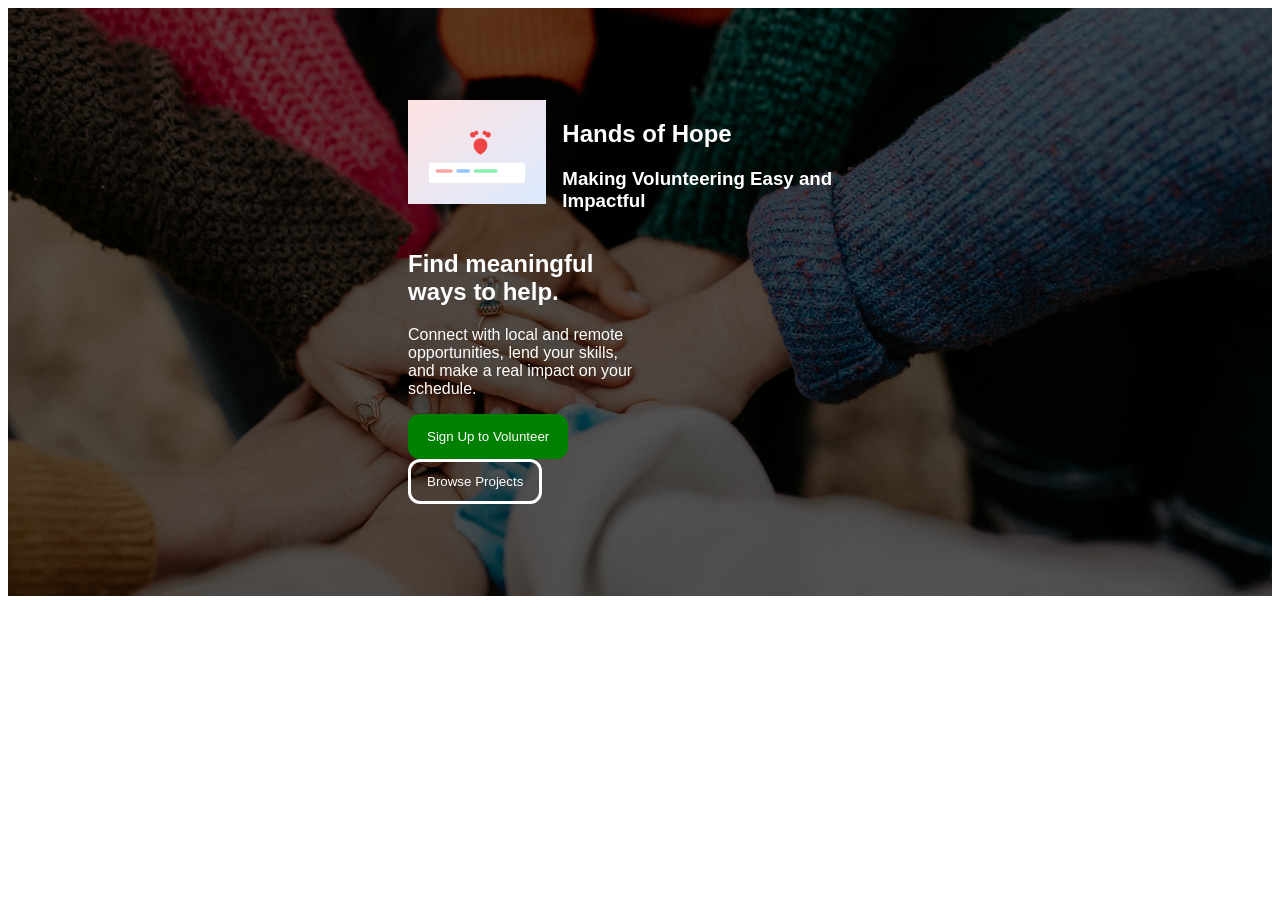
==== demo/index.html @ 857c530c "add initial repo" ====
<!DOCTYPE html>
<html lang="en">
    <head>
        <meta charset="UTF-8">
        <meta name="viewport" content="width=device-width, initial-scale=1.0">
        <title>Volunteers Unite</title>
        <link rel="stylesheet" href="style.css" />
    </head>
    <body>
        <!-- Hero Section -->
         <section class="hero">
            <div class="logo">
                <div class="image-class">
                    <img src="../images/animal-shelter.svg" />
                </div>
                <div class="hands-of-hope">
                    <h1>Hands of Hope</h1>
                    <h3>Making Volunteering Easy and Impactful</h3>
                </div>
            </div>
            <div class="hero-text">
                <div class="heading">
                    <h1>Find meaningful ways to help.</h1>
                </div>
                <div class="subheading">
                    <p>Connect with local and remote opportunities, lend your skills, and make a real impact on your schedule.</p>
                </div>
                <div class="cta-buttons">
                    <button class="btn-success">Sign Up to Volunteer</button>
                    <button class="btn">Browse Projects</button>
                </div>
            </div>
         </section>
    </body>
</html>
---- demo/style.css ----
body {
    font-family:'Lucida Sans', 'Lucida Sans Regular', 'Lucida Grande', 'Lucida Sans Unicode', Geneva, Verdana, sans-serif;
}

.hero {
    background-image:  linear-gradient(rgba(0,0,0,0.6), rgba(0,0,0,0.6)), url("images/hero-section.jpg");
    background-size: cover;
    background-position: center;
    background-repeat: no-repeat;
    color: white;
    padding: 92px 400px
}

.hero-text {
    width: 50%;
}

.btn-success {
    background-color: green;
    padding: 12px 16px;
    color: white;
    border-radius: 12px;
    border: solid green;
}

.btn-success:hover {
    background-color: darkolivegreen;
}

.btn {
    background-color: transparent;
    color: white;
    border-radius: 12px;
    padding: 12px 16px;
    border: white solid;
}

.logo {
    display: flex;
    gap: 16px;
}

.image-class {
    width: 10rem;
}
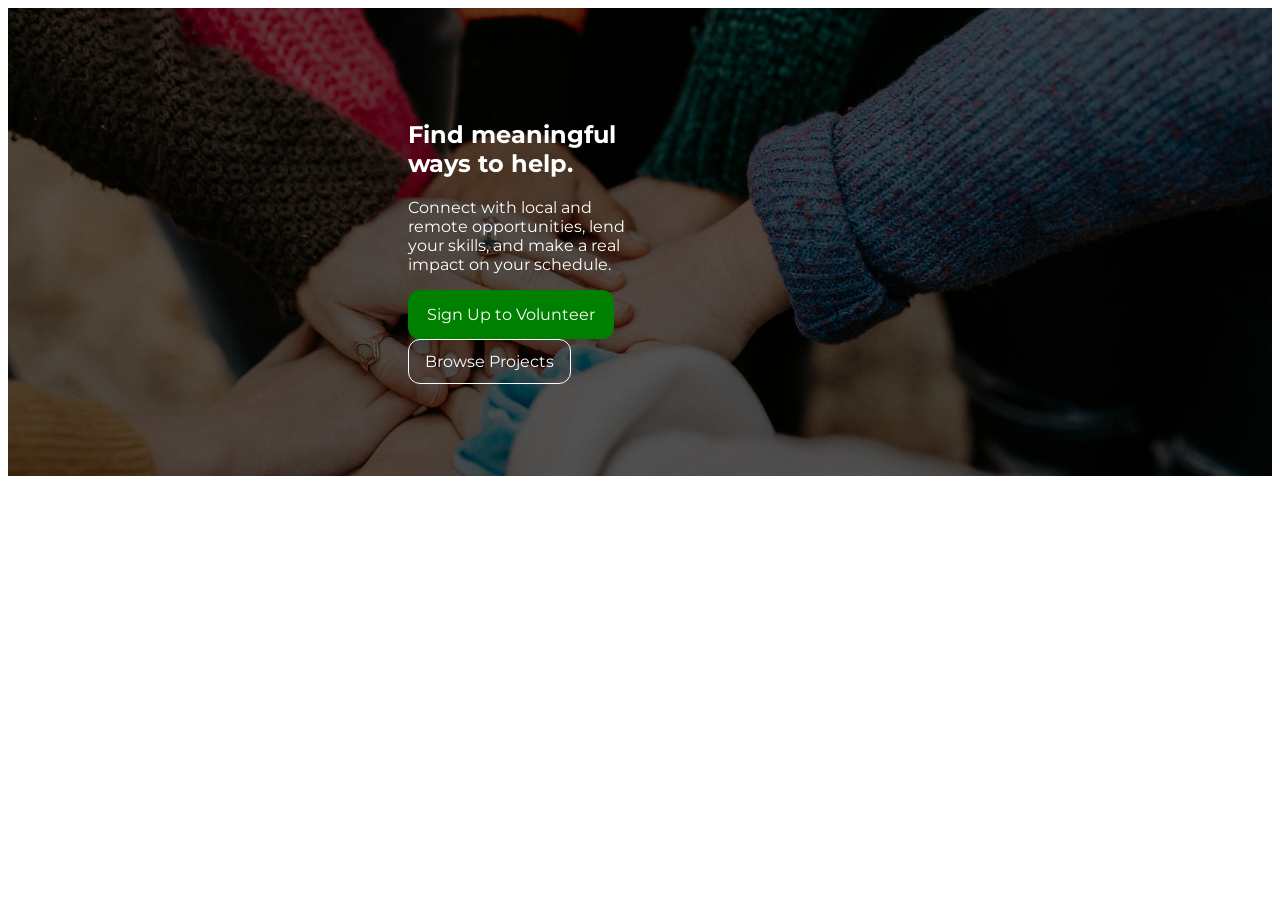
==== commit b8c3d113: "adding button templates" ====
--- a/demo/index.html
+++ b/demo/index.html
@@ -1,35 +1,34 @@
 <!DOCTYPE html>
 <html lang="en">
-    <head>
-        <meta charset="UTF-8">
-        <meta name="viewport" content="width=device-width, initial-scale=1.0">
-        <title>Volunteers Unite</title>
-        <link rel="stylesheet" href="style.css" />
-    </head>
-    <body>
-        <!-- Hero Section -->
-         <section class="hero">
-            <div class="logo">
-                <div class="image-class">
-                    <img src="../images/animal-shelter.svg" />
-                </div>
-                <div class="hands-of-hope">
-                    <h1>Hands of Hope</h1>
-                    <h3>Making Volunteering Easy and Impactful</h3>
-                </div>
+
+<head>
+    <meta charset="UTF-8">
+    <meta name="viewport" content="width=device-width, initial-scale=1.0">
+    <title>Volunteers Unite</title>
+    <link href="https://fonts.googleapis.com/css2?family=Montserrat:ital,wght@0,100..900;1,100..900&display=swap" rel="stylesheet">
+    <link rel="stylesheet" href="style.css" />
+</head>
+
+<body>
+    <!-- Hero Section -->
+    <section class="hero">
+        <div class="hero-text">
+            <div class="heading">
+                <h1>Find meaningful ways to help.</h1>
             </div>
-            <div class="hero-text">
-                <div class="heading">
-                    <h1>Find meaningful ways to help.</h1>
-                </div>
-                <div class="subheading">
-                    <p>Connect with local and remote opportunities, lend your skills, and make a real impact on your schedule.</p>
-                </div>
-                <div class="cta-buttons">
-                    <button class="btn-success">Sign Up to Volunteer</button>
-                    <button class="btn">Browse Projects</button>
-                </div>
+            <div class="subheading">
+                <p>Connect with local and remote opportunities, lend your skills, and make a real impact on your
+                    schedule.</p>
             </div>
-         </section>
-    </body>
-</html>+            <div class="cta-buttons">
+                <button class="btn btn-success" type="button">Sign Up to Volunteer</button>
+                <button class="btn btn-outline" type="button">Browse Projects</button>
+            </div>
+        </div>
+    </section>
+
+    <!-- Features Section -->
+     
+</body>
+
+</html>
--- a/demo/style.css
+++ b/demo/style.css
@@ -1,9 +1,19 @@
+:root {
+  --font-sans: "Montserrat", system-ui, -apple-system, "Segoe UI", Roboto, Helvetica, Arial, sans-serif;
+}
+
 body {
-    font-family:'Lucida Sans', 'Lucida Sans Regular', 'Lucida Grande', 'Lucida Sans Unicode', Geneva, Verdana, sans-serif;
+  font-family: var(--font-sans);
+  font-weight: 400;
+}
+
+h1, h2, h3, h4, h5, h6 {
+  font-family: var(--font-sans);
+  font-weight: 700;
 }
 
 .hero {
-    background-image:  linear-gradient(rgba(0,0,0,0.6), rgba(0,0,0,0.6)), url("images/hero-section.jpg");
+    background-image: linear-gradient(rgba(0, 0, 0, 0.6), rgba(0, 0, 0, 0.6)), url("images/hero-section.jpg");
     background-size: cover;
     background-position: center;
     background-repeat: no-repeat;
@@ -28,11 +38,45 @@
 }
 
 .btn {
+    display: inline-flex;
+    align-items: center;
+    justify-content: center;
+    gap: 0.5rem;
+    border-radius: 12px;
+    padding: 12px 16px;
+    cursor: pointer;
+    font: inherit;
+    line-height: 1.2;
+    text-align: center;
+    user-select: none;
+    -webkit-user-select: none;
+    -webkit-tap-highlight-color: transparent;
+    transition: transform 120ms ease, background-color 120ms ease, border-color 120ms ease, color 120ms ease, opacity 120ms ease;
+}
+
+/* Outline variant pulled out from base */
+.btn-outline {
     background-color: transparent;
     color: white;
-    border-radius: 12px;
-    padding: 12px 16px;
-    border: white solid;
+    border: 1px solid white;
+}
+
+.btn-outline:hover {
+    background-color: rgba(255, 255, 255, 0.08);
+}
+
+.btn:active {
+    transform: translateY(1px);
+}
+
+.btn-outline:focus-visible {
+    outline: 3px solid rgba(255, 255, 255, 0.5);
+    outline-offset: 2px;
+}
+
+.btn:disabled {
+    opacity: 0.6;
+    cursor: not-allowed;
 }
 
 .logo {
@@ -42,4 +86,4 @@
 
 .image-class {
     width: 10rem;
-}+}
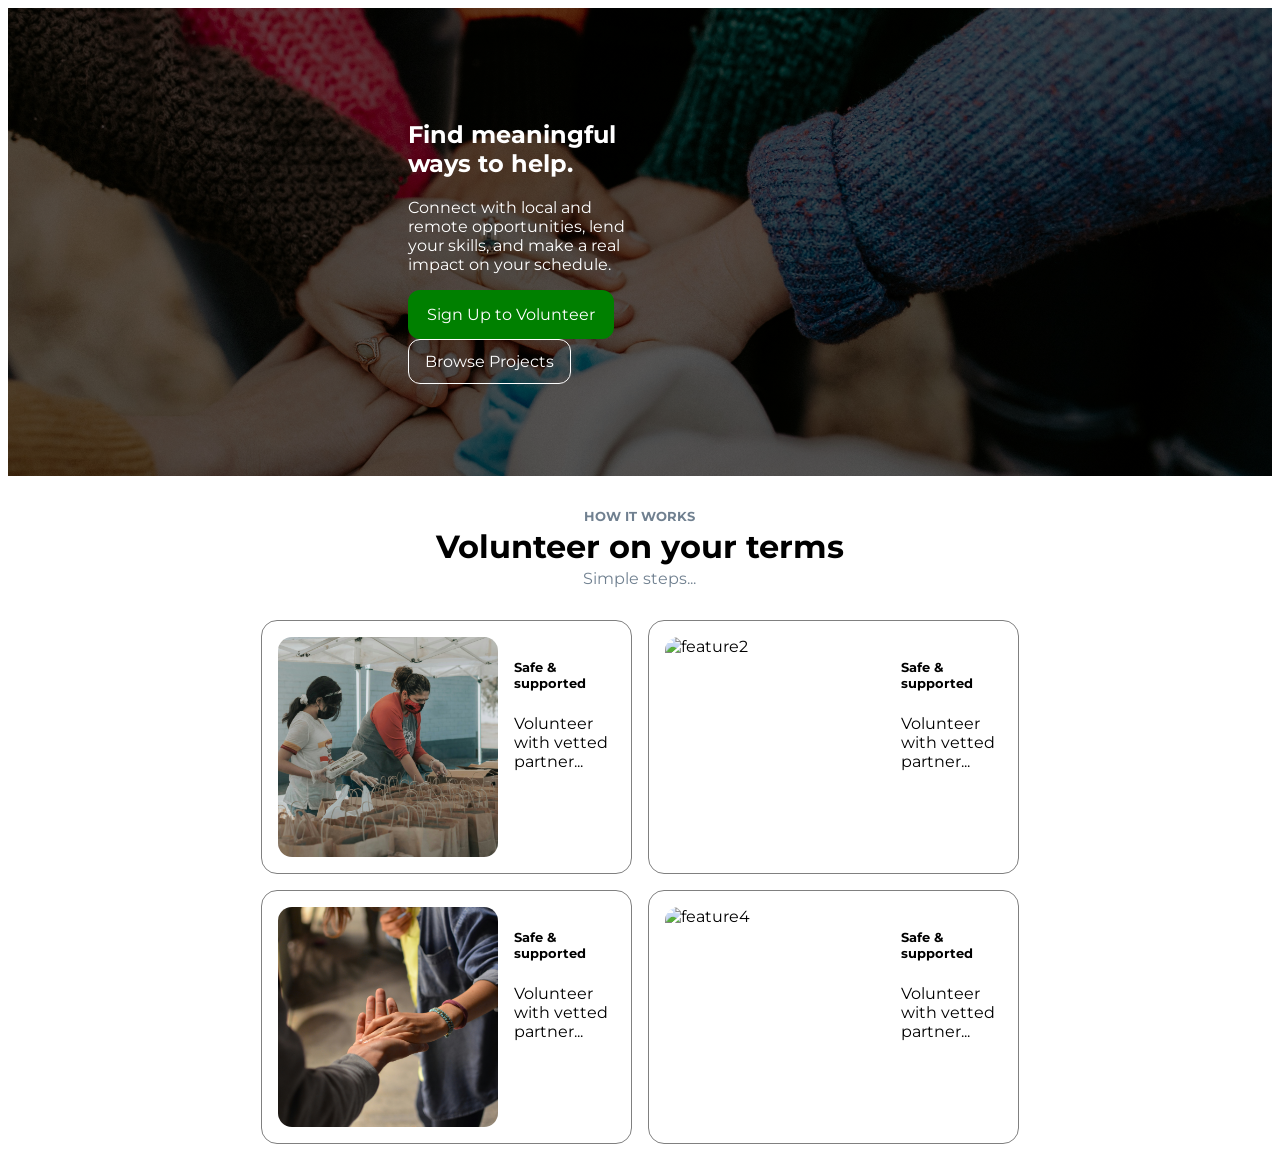
==== commit 02355d15: "add feature section" ====
--- a/demo/index.html
+++ b/demo/index.html
@@ -5,7 +5,8 @@
     <meta charset="UTF-8">
     <meta name="viewport" content="width=device-width, initial-scale=1.0">
     <title>Volunteers Unite</title>
-    <link href="https://fonts.googleapis.com/css2?family=Montserrat:ital,wght@0,100..900;1,100..900&display=swap" rel="stylesheet">
+    <link href="https://fonts.googleapis.com/css2?family=Montserrat:ital,wght@0,100..900;1,100..900&display=swap"
+        rel="stylesheet">
     <link rel="stylesheet" href="style.css" />
 </head>
 
@@ -16,7 +17,7 @@
             <div class="heading">
                 <h1>Find meaningful ways to help.</h1>
             </div>
-            <div class="subheading">
+            <div class="">
                 <p>Connect with local and remote opportunities, lend your skills, and make a real impact on your
                     schedule.</p>
             </div>
@@ -28,7 +29,52 @@
     </section>
 
     <!-- Features Section -->
-     
+    <section class="feature">
+        <div class="feature-header">
+            <h6 class="pre-title">HOW IT WORKS</h6>
+            <h2>Volunteer on your terms</h2>
+            <p class="subtitle">Simple steps...</p>
+        </div>
+        <div class="card-features">
+            <div class="article">
+                <div class="article-image">
+                    <img src="images/featureSection1.jpg" alt="feature1" />
+                </div>
+                <div class="article-text">
+                    <h5>Safe & supported</h5>
+                    <p>Volunteer with vetted partner...</p>
+                </div>
+            </div>
+            <div class="article">
+                <div class="article-image">
+                    <img src="images/featureSection2.jpg" alt="feature2" />
+                </div>
+                <div class="article-text">
+                    <h5>Safe & supported</h5>
+                    <p>Volunteer with vetted partner...</p>
+                </div>
+            </div>
+            <div class="article">
+                <div class="article-image">
+                    <img src="images/featureSection3.jpg" alt="feature3" />
+                </div>
+                <div class="article-text">
+                    <h5>Safe & supported</h5>
+                    <p>Volunteer with vetted partner...</p>
+                </div>
+            </div>
+            <div class="article">
+                <div class="article-image">
+                    <img src="images/featureSection4.jpg" alt="feature4" />
+                </div>
+                <div class="article-text">
+                    <h5>Safe & supported</h5>
+                    <p>Volunteer with vetted partner...</p>
+                </div>
+            </div>
+        </div>
+    </section>
+
 </body>
 
-</html>
+</html>
--- a/demo/style.css
+++ b/demo/style.css
@@ -87,3 +87,73 @@
 .image-class {
     width: 10rem;
 }
+
+/* feature section */
+.feature {
+    width: 60%;
+    margin: auto;
+    text-align: center;
+}
+
+.article {
+    display: flex;
+    border: solid 1px gray;
+    border-radius: 16px;
+    padding: 16px;
+    text-align: left;
+    align-items: flex-start;
+}
+
+.card-features {
+    display: grid;
+    grid-template-columns: repeat(2, 1fr);
+    gap: 16px;
+}
+
+.article-image {
+    width: 220px;
+    aspect-ratio: 1 / 1;
+    border-radius: 14px;
+    overflow: hidden;
+    margin-right: 16px;
+    display: block;
+    flex: 0 0 220px;
+    align-self: flex-start;
+}
+
+.article-image img {
+    width: 100%;
+    height: 100%;
+    object-fit: cover;
+    display: block;
+}
+
+.pre-title {
+    color: slategray;
+}
+
+.subtitle {
+    color: slategray;
+}
+
+.feature-header {
+    display: flex;
+    flex-direction: column;
+    gap: 3px;
+    padding: 32px;
+}
+
+.feature-header h2 {
+    font-size: 32px;
+    margin: 0;
+}
+
+.feature-header .subtitle {
+    margin: 0;
+    font-size: 16px;
+}
+
+.feature-header .pre-title {
+    margin: 0;
+    font-size: 13px;
+}
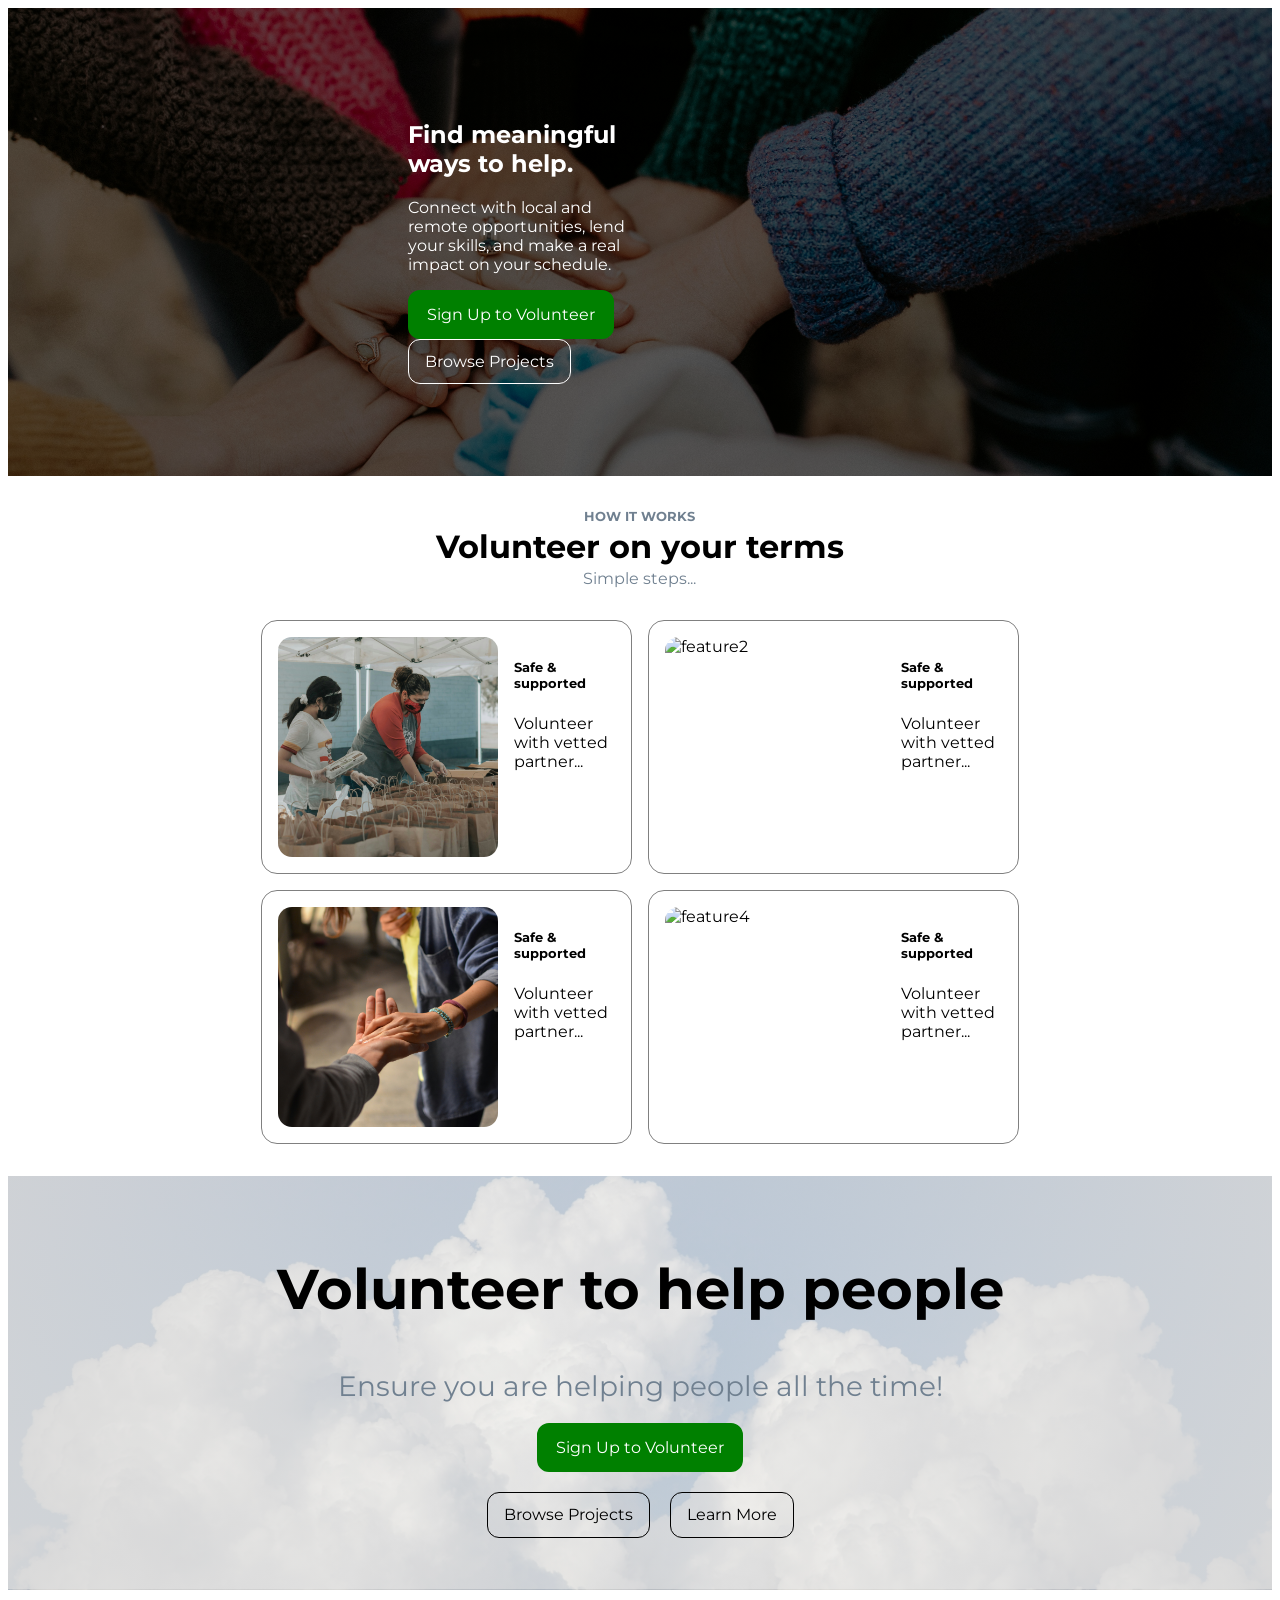
==== commit dd54a9cf: "add cta section" ====
--- a/demo/index.html
+++ b/demo/index.html
@@ -75,6 +75,23 @@
         </div>
     </section>
 
+    <!-- CTA Section -->
+    <section class="cta">
+        <div class="cta-content">
+            <h1>Volunteer to help people</h1>
+            <div class="subtitle">
+                Ensure you are helping people all the time!
+            </div>
+            <div class="cta-button">
+                <button class="btn btn-success" type="button">Sign Up to Volunteer</button>
+            </div>
+            <div class="cta-stuff">
+                <button class="btn btn-outline" type="button">Browse Projects</button>
+                <button class="btn btn-outline" type="button">Learn More</button>
+            </div>
+        </div>
+    </section>
+
 </body>
 
 </html>
--- a/demo/style.css
+++ b/demo/style.css
@@ -157,3 +157,38 @@
     margin: 0;
     font-size: 13px;
 }
+
+/* CTA Section */
+.cta {
+  background-image: 
+    radial-gradient(circle, rgba(255, 255, 255, 0.6), rgba(221, 221, 221, 0.9)),
+    url("images/clouds.jpg");    
+    background-size: cover;
+    background-position: center;
+    margin: 32px 0px;
+}
+.cta-content {
+    text-align: center;
+    padding: 32px 0px;
+}
+
+.cta-content h1 {
+    font-size: 56px;
+}
+
+.cta-content .subtitle {
+    font-size: 28px;
+    padding-bottom: 20px;
+}
+
+.cta-stuff {
+    display: flex;
+    gap: 20px;
+    justify-content: center;
+    padding: 20px;
+}
+
+.cta-stuff .btn-outline {
+    border: solid 1px black;
+    color: black;
+}
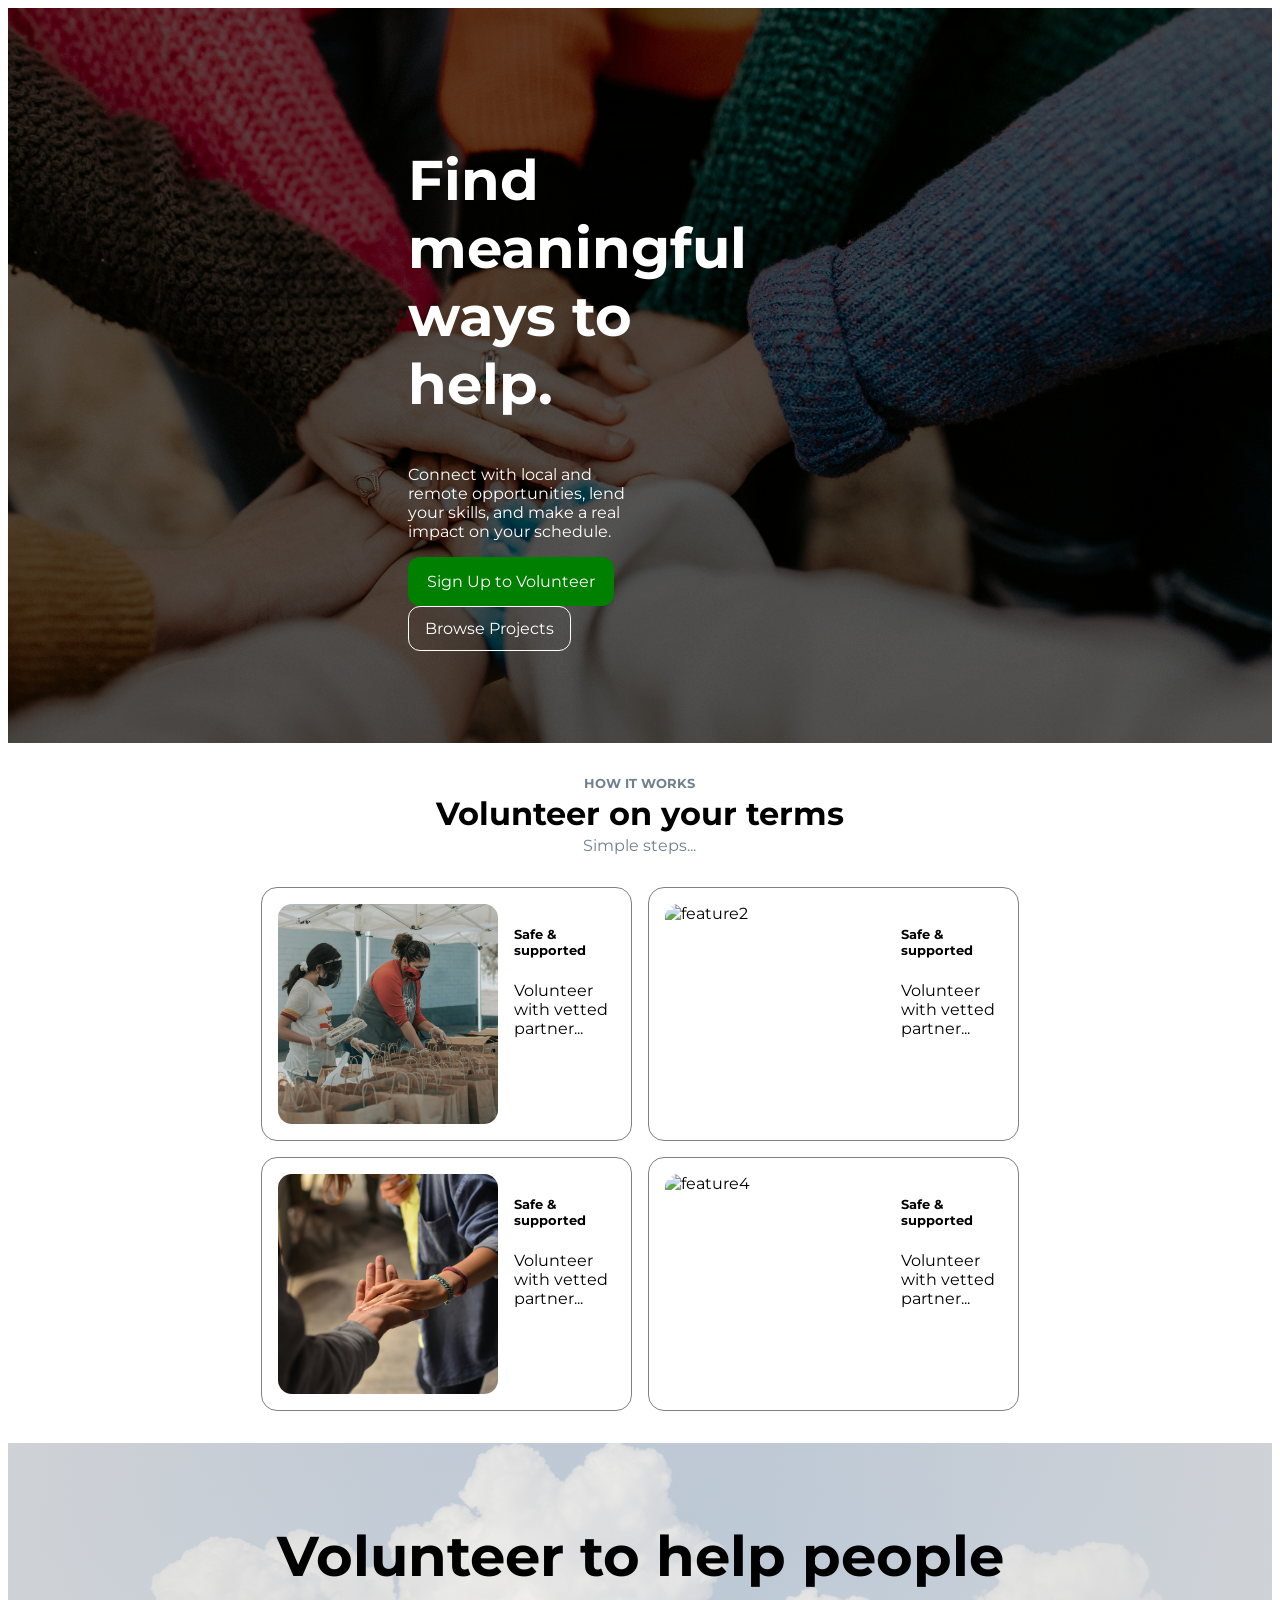
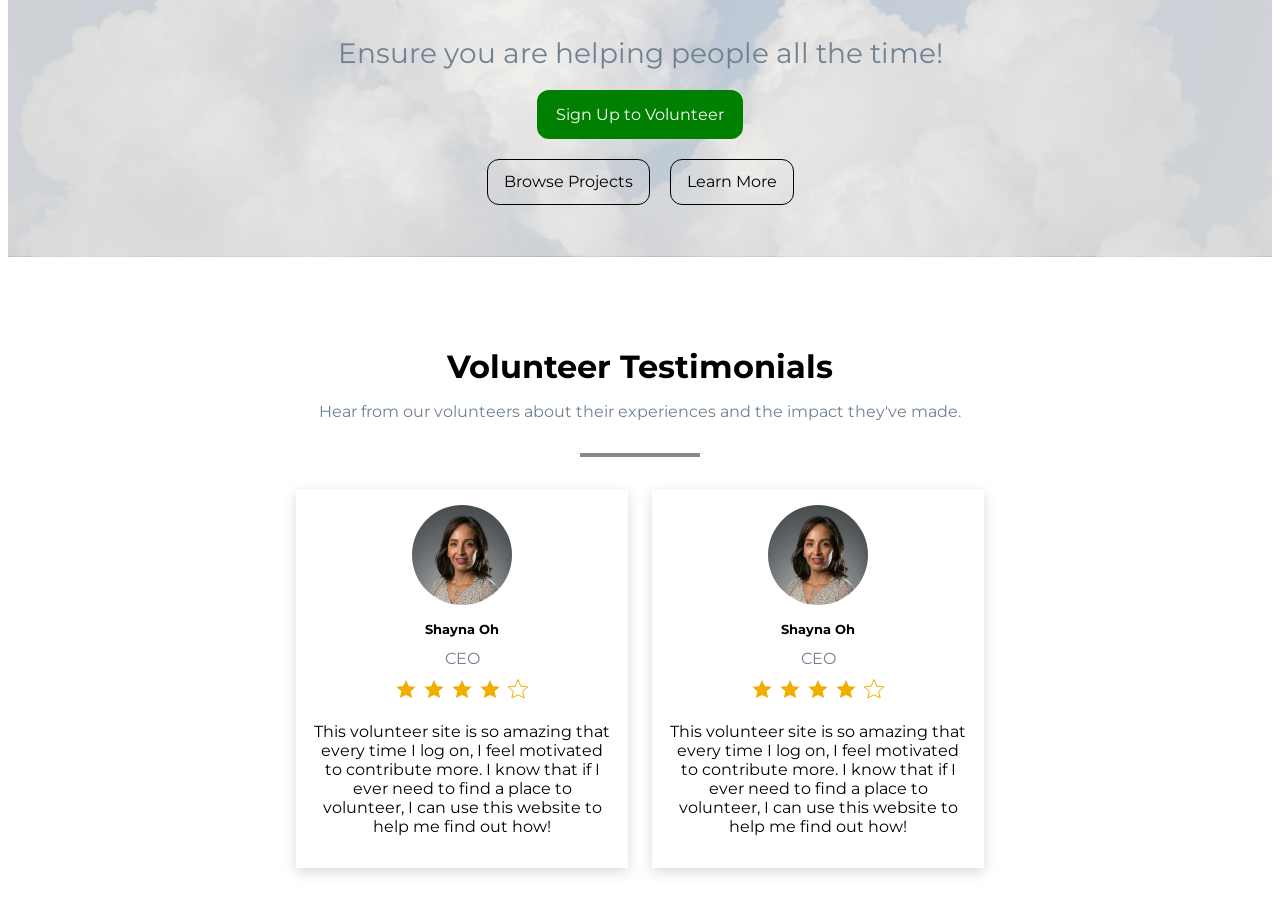
==== commit fd7035b3: "add testimonials" ====
--- a/demo/index.html
+++ b/demo/index.html
@@ -92,6 +92,93 @@
         </div>
     </section>
 
+    <!-- Testimonials Section -->
+     <section class="testimonials">
+        <h2 class="testimonial-header">Volunteer Testimonials</h2>
+        <div class="subtitle">
+            <p>Hear from our volunteers about their experiences and the impact they've made.</p>
+        </div>
+        <div class="testimonial-line"></div>
+        <div class="testimonial-card-gallery">
+            <div class="testimonial-card">
+                <image class="testimonial-image" src="images/sisterohportrait.png" alt="Sister Oh's picture"/>
+                <h5>Shayna Oh</h5>
+                <div class="subtitle">CEO</div>
+                <div class="rating">
+                    <div class="star">
+                        <svg width="24" height="24" viewBox="0 0 24 24" fill="currentColor">
+                            <path d="M12 2l2.9 6.26 6.9.6-5.2 4.5 1.6 6.64L12 16.9l-6.2 3.1 1.6-6.64-5.2-4.5 6.9-.6L12 2z"/>
+                        </svg>
+                    </div>
+                    <div class="star">
+                        <svg width="24" height="24" viewBox="0 0 24 24" fill="currentColor">
+                            <path d="M12 2l2.9 6.26 6.9.6-5.2 4.5 1.6 6.64L12 16.9l-6.2 3.1 1.6-6.64-5.2-4.5 6.9-.6L12 2z"/>
+                        </svg>
+                    </div>
+                    <div class="star">
+                        <svg width="24" height="24" viewBox="0 0 24 24" fill="currentColor">
+                            <path d="M12 2l2.9 6.26 6.9.6-5.2 4.5 1.6 6.64L12 16.9l-6.2 3.1 1.6-6.64-5.2-4.5 6.9-.6L12 2z"/>
+                        </svg>
+                    </div>
+                    <div class="star">
+                        <svg width="24" height="24" viewBox="0 0 24 24" fill="currentColor">
+                            <path d="M12 2l2.9 6.26 6.9.6-5.2 4.5 1.6 6.64L12 16.9l-6.2 3.1 1.6-6.64-5.2-4.5 6.9-.6L12 2z"/>
+                        </svg>
+                    </div>
+                    <div class="star">
+                        <svg width="24" height="24" viewBox="0 0 24 24" fill="none" stroke="currentColor" stroke-width="1" stroke-linecap="round" stroke-linejoin="round">
+                            <path d="M12 2l2.9 6.26 6.9.6-5.2 4.5 1.6 6.64L12 16.9l-6.2 3.1 1.6-6.64-5.2-4.5 6.9-.6L12 2z"/>
+                        </svg>
+                    </div>
+                </div>
+                <div class="review">
+                    <p>
+                        This volunteer site is so amazing that every time I log on, I feel motivated to contribute more.
+                        I know that if I ever need to find a place to volunteer, I can use this website to help me find out how!
+                    </p>
+                </div>
+            </div>
+                        <div class="testimonial-card">
+                <image class="testimonial-image" src="images/sisterohportrait.png" alt="Sister Oh's picture"/>
+                <h5>Shayna Oh</h5>
+                <div class="subtitle">CEO</div>
+                <div class="rating">
+                    <div class="star">
+                        <svg width="24" height="24" viewBox="0 0 24 24" fill="currentColor">
+                            <path d="M12 2l2.9 6.26 6.9.6-5.2 4.5 1.6 6.64L12 16.9l-6.2 3.1 1.6-6.64-5.2-4.5 6.9-.6L12 2z"/>
+                        </svg>
+                    </div>
+                    <div class="star">
+                        <svg width="24" height="24" viewBox="0 0 24 24" fill="currentColor">
+                            <path d="M12 2l2.9 6.26 6.9.6-5.2 4.5 1.6 6.64L12 16.9l-6.2 3.1 1.6-6.64-5.2-4.5 6.9-.6L12 2z"/>
+                        </svg>
+                    </div>
+                    <div class="star">
+                        <svg width="24" height="24" viewBox="0 0 24 24" fill="currentColor">
+                            <path d="M12 2l2.9 6.26 6.9.6-5.2 4.5 1.6 6.64L12 16.9l-6.2 3.1 1.6-6.64-5.2-4.5 6.9-.6L12 2z"/>
+                        </svg>
+                    </div>
+                    <div class="star">
+                        <svg width="24" height="24" viewBox="0 0 24 24" fill="currentColor">
+                            <path d="M12 2l2.9 6.26 6.9.6-5.2 4.5 1.6 6.64L12 16.9l-6.2 3.1 1.6-6.64-5.2-4.5 6.9-.6L12 2z"/>
+                        </svg>
+                    </div>
+                    <div class="star">
+                        <svg width="24" height="24" viewBox="0 0 24 24" fill="none" stroke="currentColor" stroke-width="1" stroke-linecap="round" stroke-linejoin="round">
+                            <path d="M12 2l2.9 6.26 6.9.6-5.2 4.5 1.6 6.64L12 16.9l-6.2 3.1 1.6-6.64-5.2-4.5 6.9-.6L12 2z"/>
+                        </svg>
+                    </div>
+                </div>
+                <div class="review">
+                    <p>
+                        This volunteer site is so amazing that every time I log on, I feel motivated to contribute more.
+                        I know that if I ever need to find a place to volunteer, I can use this website to help me find out how!
+                    </p>
+                </div>
+            </div>
+        </div>
+     </section>
+
 </body>
 
 </html>
--- a/demo/style.css
+++ b/demo/style.css
@@ -10,6 +10,10 @@
 h1, h2, h3, h4, h5, h6 {
   font-family: var(--font-sans);
   font-weight: 700;
+}
+
+h1 {
+    font-size: 56px;
 }
 
 .hero {
@@ -191,4 +195,57 @@
 .cta-stuff .btn-outline {
     border: solid 1px black;
     color: black;
+}
+
+/* testimonial section */
+.testimonials {
+    text-align: center;
+    padding: 32px;
+}
+
+.testimonial-header {
+    font-size: 32px;
+    margin-bottom: 16px;
+}
+
+.testimonial-line {
+    width: 120px;
+    height: 4px;
+    background-color: rgb(136, 136, 136);
+    margin: 32px auto;
+}
+
+.testimonial-card-gallery {
+    display: flex;
+    gap: 24px;
+    justify-content: center;
+}
+
+.testimonial-card {
+    box-shadow: 0 4px 12px rgba(0, 0, 0, 0.15);
+    padding: 16px;
+    /* height: 500px; */
+    width: 300px;
+}
+
+.testimonial-card h5 {
+    margin: 12px;
+}
+
+.testimonial-image {
+    width: 100px;
+    height: 100px;
+    border-radius: 50%;
+    overflow: hidden;
+}
+
+.rating {
+    padding-top: 10px;
+    display: flex;
+    gap: 4px;
+    justify-content: center;
+}
+
+.star {
+    color: rgb(242, 173, 0);
 }
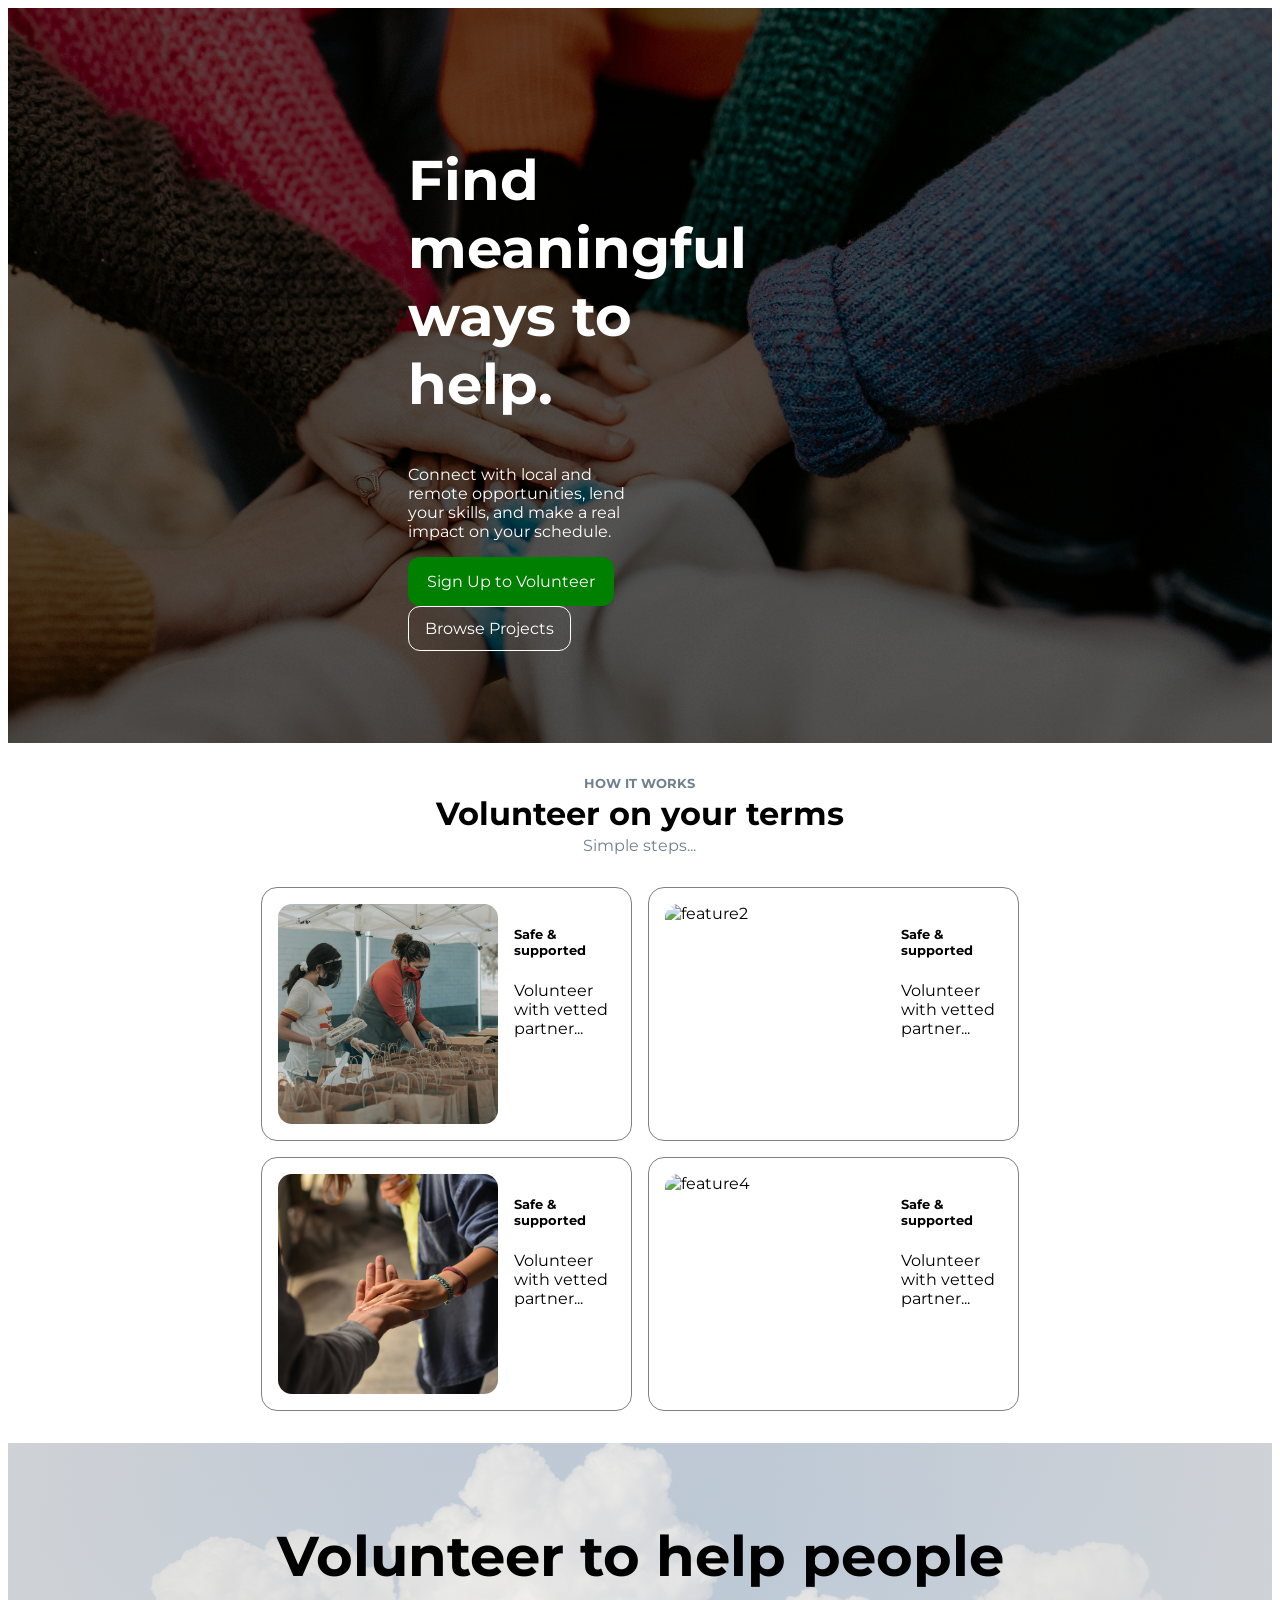
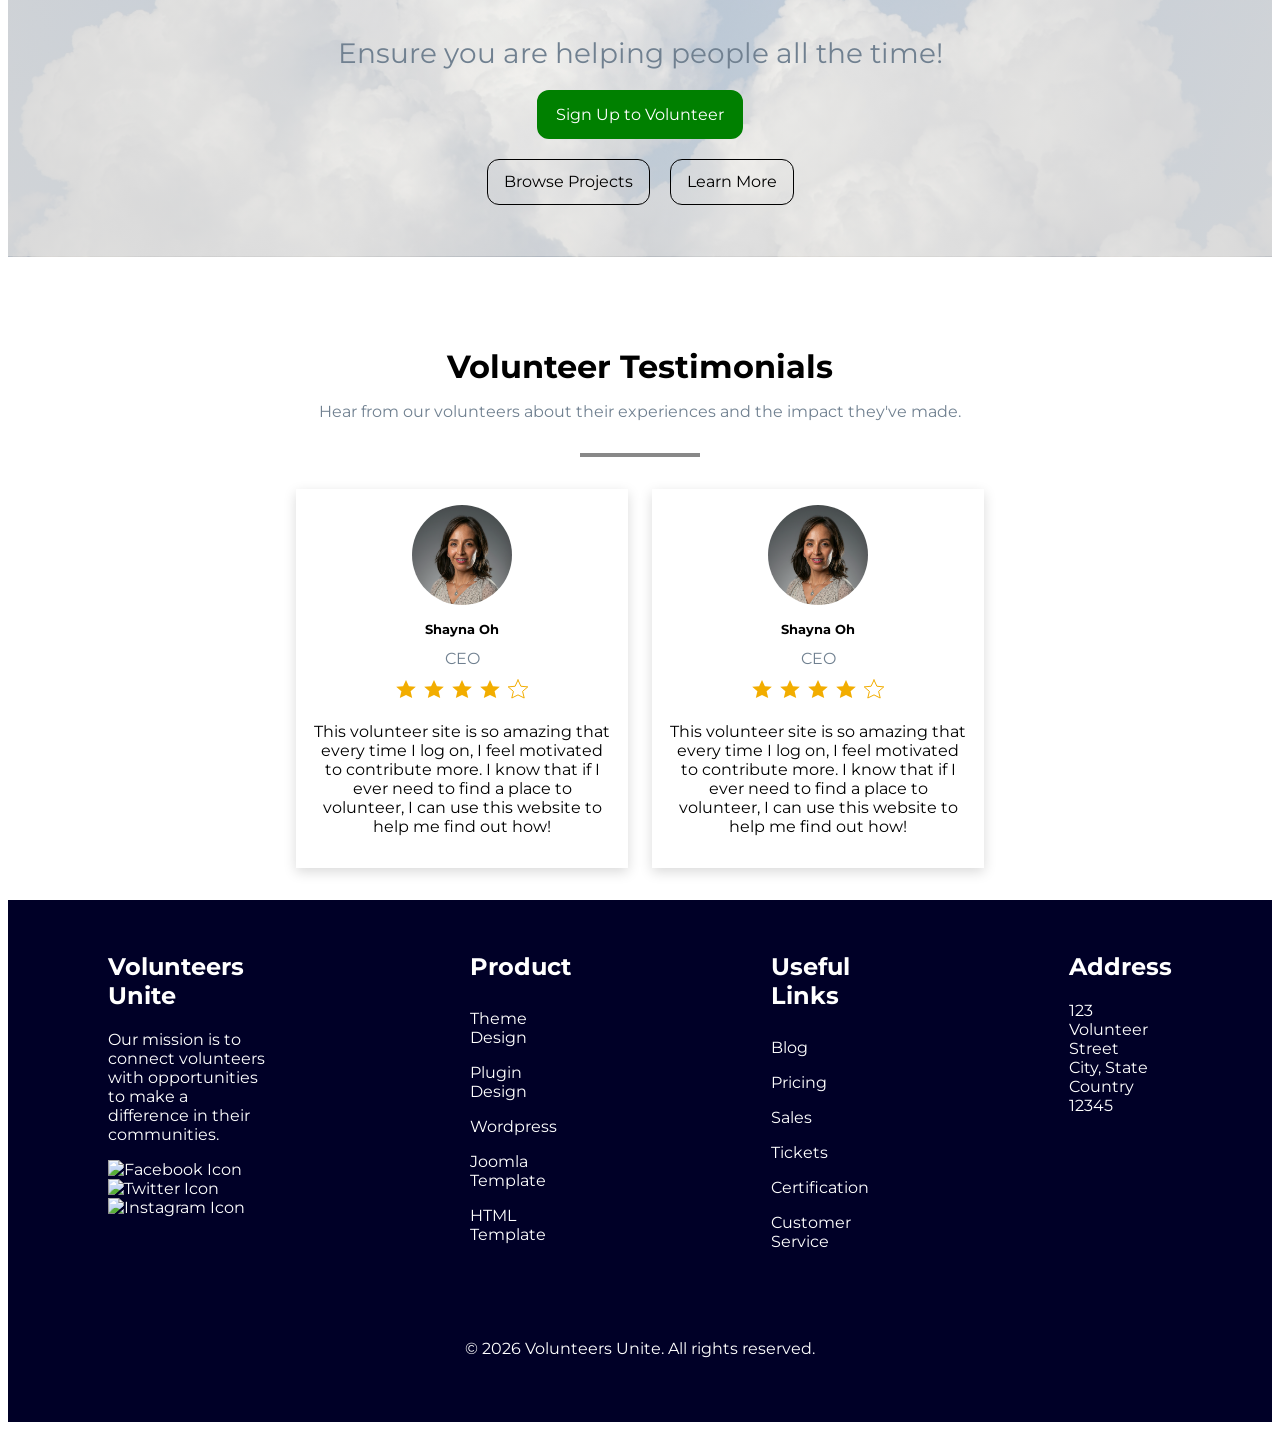
==== commit b634ee62: "add footer" ====
--- a/demo/index.html
+++ b/demo/index.html
@@ -138,7 +138,7 @@
                     </p>
                 </div>
             </div>
-                        <div class="testimonial-card">
+                <div class="testimonial-card">
                 <image class="testimonial-image" src="images/sisterohportrait.png" alt="Sister Oh's picture"/>
                 <h5>Shayna Oh</h5>
                 <div class="subtitle">CEO</div>
@@ -179,6 +179,55 @@
         </div>
      </section>
 
+     <!-- Footer -->
+     <section class="footer">
+        <div class="footer-content">
+            <div class="footer-logo">
+                <h2>Volunteers Unite</h2>
+                <p class="mission-statement">
+                    Our mission is to connect volunteers with opportunities to make a difference in their communities.
+                </p>
+                <div class="social-media-icons">
+                    <a href="#"><img src="images/facebook-icon.png" alt="Facebook Icon" /></a>
+                    <a href="#"><img src="images/twitter-icon.png" alt="Twitter Icon" /></a>
+                    <a href="#"><img src="images/instagram-icon.png" alt="Instagram Icon" /></a>
+                </div>
+            </div>
+            <div class="footer-section">
+                <h2 class="footer-section-title">Product</h2>
+                <ul class="footer-section-links">
+                    <li><a href="#">Theme Design</a></li>
+                    <li><a href="#">Plugin Design</a></li>
+                    <li><a href="#">Wordpress</a></li>
+                    <li><a href="#">Joomla Template</a></li>
+                    <li><a href="#">HTML Template</a></li>
+                </ul>
+            </div>
+            <div class="footer-section">
+                <h2 class="footer-section-title">Useful Links</h2>
+                <ul class="footer-section-links">
+                    <li><a href="#">Blog</a></li>
+                    <li><a href="#">Pricing</a></li>
+                    <li><a href="#">Sales</a></li>
+                    <li><a href="#">Tickets</a></li>
+                    <li><a href="#">Certification</a></li>
+                    <li><a href="#">Customer Service</a></li>
+                </ul>
+            </div>
+            <div class="footer-section">
+                <h2 class="footer-section-title">Address</h2>
+                <p>
+                    123 Volunteer Street<br>
+                    City, State<br>
+                    Country 12345
+                </p>
+            </div>
+        </div>
+        <div class="copyright">
+            <p>&copy; 2026 Volunteers Unite. All rights reserved.</p>
+        </div>
+        </section>
+
 </body>
 
 </html>
--- a/demo/style.css
+++ b/demo/style.css
@@ -248,4 +248,44 @@
 
 .star {
     color: rgb(242, 173, 0);
+}
+
+/* Footer */
+.footer {
+    background-color: rgb(0, 0, 39);
+    color: white;
+
+}
+
+.footer a {
+    color: white;
+    text-decoration: none;
+}
+
+.footer-content {
+    display: flex;
+    padding-top: 32px;
+}
+
+.footer-logo {
+    width: 20%;
+    padding: 0 100px;
+}
+
+.footer-section {
+    padding: 0px 100px;
+}
+
+.footer ul {
+    list-style: none;
+    padding: 0;
+}
+
+.footer li {
+    padding: 8px 0;
+}
+
+.copyright {
+    text-align: center;
+    padding: 48px;
 }
